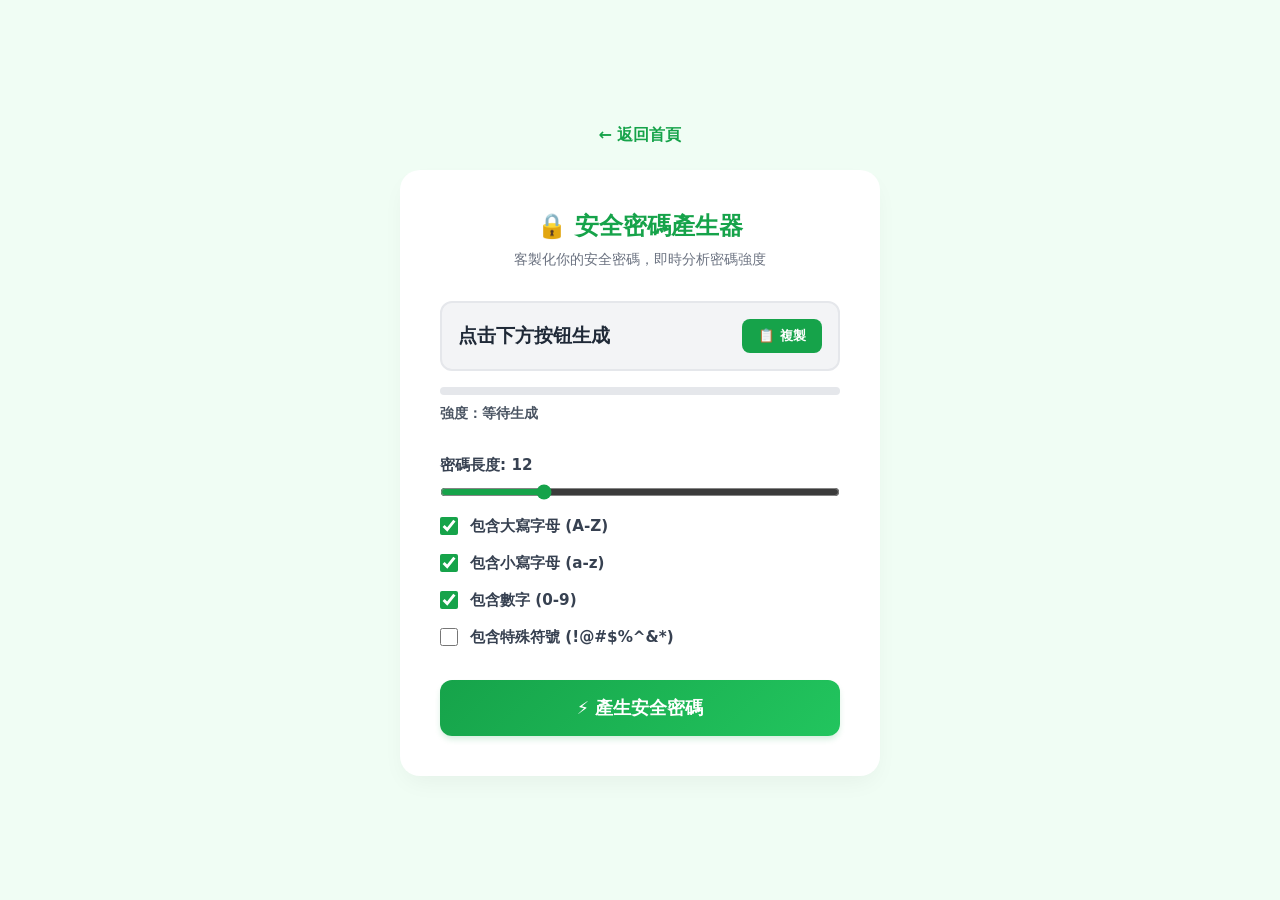
==== eco/index.html @ b33e1a69 "commit" ====
<!DOCTYPE html>
<html lang="zh-TW">
<head>
    <meta charset="UTF-8">
    <meta name="viewport" content="width=device-width, initial-scale=1.0">
    <title>安全密碼產生器</title>
    <link rel="stylesheet" href="style.css">
</head>
<body>
    <a href="../index.html" class="back-home">← 返回首頁</a>

    <div class="container">
        <h2>🔒 安全密碼產生器</h2>
        <p class="subtitle">客製化你的安全密碼，即時分析密碼強度</p>

        <div class="result-container">
            <span id="password-display">点击下方按钮生成</span>
            <button id="copy-btn" onclick="copyPassword()">📋 複製</button>
        </div>

        <div class="strength-container">
            <div class="strength-bar-wrapper">
                <div id="strength-bar" class="strength-bar"></div>
            </div>
            <span id="strength-text">強度：等待生成</span>
        </div>

        <div class="settings">
            <div class="setting-item">
                <label for="length">密碼長度: <span id="length-val">12</span></label>
                <input type="range" id="length" min="6" max="30" value="12" oninput="updateLengthVal()">
            </div>
            
            <div class="setting-item checkbox-item">
                <input type="checkbox" id="uppercase" checked>
                <label for="uppercase">包含大寫字母 (A-Z)</label>
            </div>

            <div class="setting-item checkbox-item">
                <input type="checkbox" id="lowercase" checked>
                <label for="lowercase">包含小寫字母 (a-z)</label>
            </div>

            <div class="setting-item checkbox-item">
                <input type="checkbox" id="numbers" checked>
                <label for="numbers">包含數字 (0-9)</label>
            </div>

            <div class="setting-item checkbox-item">
                <input type="checkbox" id="symbols">
                <label for="symbols">包含特殊符號 (!@#$%^&*)</label>
            </div>
        </div>

        <button class="generate-btn" onclick="generatePassword()">⚡ 產生安全密碼</button>
    </div>

    <script src="script.js"></script>
</body>
</html>
---- eco/style.css ----
* { box-sizing: border-box; margin: 0; padding: 0; font-family: 'Segoe UI', system-ui, sans-serif; }
body { background: #f0fdf4; display: flex; justify-content: center; align-items: center; min-height: 100vh; flex-direction: column; padding: 1rem; }

.back-home { margin-bottom: 1.5rem; text-decoration: none; color: #16a34a; font-weight: bold; font-size: 1rem; transition: transform 0.2s; }
.back-home:hover { transform: translateX(-5px); }

.container { background: white; padding: 2.5rem; border-radius: 20px; box-shadow: 0 10px 25px -5px rgba(0,0,0,0.05); width: 100%; max-width: 480px; }
h2 { color: #16a34a; margin-bottom: 0.5rem; text-align: center; }
.subtitle { text-align: center; color: #6b7280; font-size: 0.9rem; margin-bottom: 2rem; }

/* 密碼顯示框 */
.result-container { background: #f3f4f6; padding: 1rem; border-radius: 12px; display: flex; justify-content: space-between; align-items: center; margin-bottom: 1rem; border: 2px solid #e5e7eb; }
#password-display { font-family: monospace; font-size: 1.2rem; font-weight: bold; color: #1f2937; word-break: break-all; padding-right: 0.5rem; }
#copy-btn { background: #16a34a; color: white; border: none; padding: 0.5rem 1rem; border-radius: 8px; cursor: pointer; font-weight: 600; white-space: nowrap; transition: background 0.2s; }
#copy-btn:hover { background: #15803d; }

/* 強度分析條 */
.strength-container { margin-bottom: 2rem; }
.strength-bar-wrapper { background: #e5e7eb; height: 8px; border-radius: 4px; overflow: hidden; margin-bottom: 0.5rem; }
.strength-bar { height: 100%; width: 0%; transition: width 0.4s, background-color 0.4s; }
#strength-text { font-size: 0.85rem; font-weight: 600; color: #4b5563; }

/* 設定選項 */
.settings { display: flex; flex-direction: column; gap: 1rem; margin-bottom: 2rem; }
.setting-item { display: flex; flex-direction: column; gap: 0.5rem; }
.setting-item label { font-size: 0.95rem; color: #374151; font-weight: 600; }
.checkbox-item { flex-direction: row; align-items: center; gap: 0.75rem; cursor: pointer; }
.checkbox-item input { width: 18px; height: 18px; cursor: pointer; accent-color: #16a34a; }

/* 範圍拉條樣式 */
input[type="range"] { accent-color: #16a34a; cursor: pointer; }

/* 產生按鈕 */
.generate-btn { width: 100%; padding: 1rem; background: linear-gradient(135deg, #16a34a, #22c55e); color: white; border: none; border-radius: 12px; font-size: 1.1rem; font-weight: bold; cursor: pointer; box-shadow: 0 4px 6px -1px rgba(22,163,74,0.2); transition: transform 0.1s, box-shadow 0.2s; }
.generate-btn:hover { box-shadow: 0 10px 15px -3px rgba(22,163,74,0.3); }
.generate-btn:active { transform: scale(0.98); }
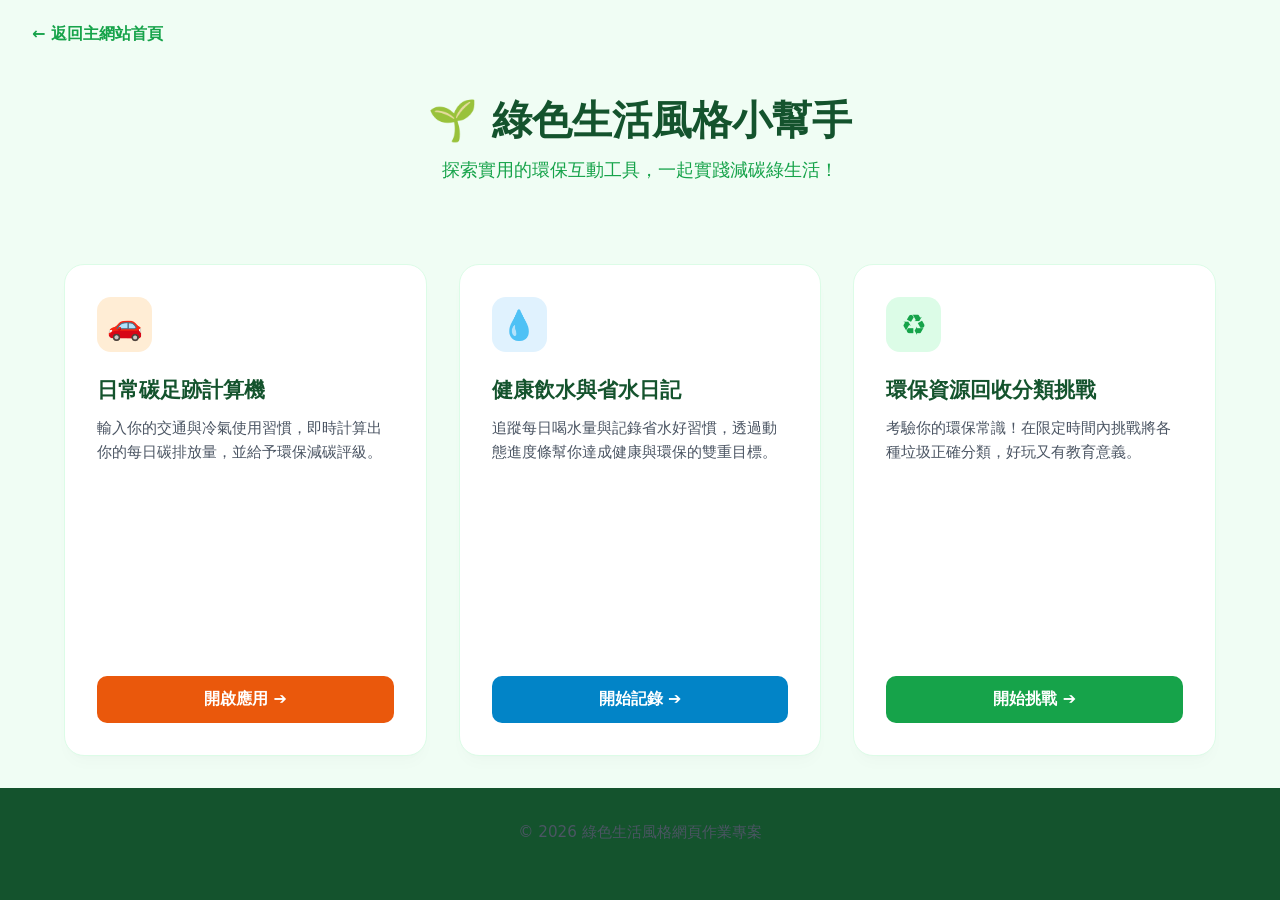
==== commit 70a6e1c9: "commit" ====
--- a/eco/index.html
+++ b/eco/index.html
@@ -3,58 +3,48 @@
 <head>
     <meta charset="UTF-8">
     <meta name="viewport" content="width=device-width, initial-scale=1.0">
-    <title>安全密碼產生器</title>
+    <title>綠色生活風格小幫手</title>
     <link rel="stylesheet" href="style.css">
 </head>
 <body>
-    <a href="../index.html" class="back-home">← 返回首頁</a>
+    <a href="../index.html" class="back-home">← 返回主網站首頁</a>
+
+    <header>
+        <h1>🌱 綠色生活風格小幫手</h1>
+        <p>探索實用的環保互動工具，一起實踐減碳綠生活！</p>
+    </header>
 
     <div class="container">
-        <h2>🔒 安全密碼產生器</h2>
-        <p class="subtitle">客製化你的安全密碼，即時分析密碼強度</p>
-
-        <div class="result-container">
-            <span id="password-display">点击下方按钮生成</span>
-            <button id="copy-btn" onclick="copyPassword()">📋 複製</button>
-        </div>
-
-        <div class="strength-container">
-            <div class="strength-bar-wrapper">
-                <div id="strength-bar" class="strength-bar"></div>
-            </div>
-            <span id="strength-text">強度：等待生成</span>
-        </div>
-
-        <div class="settings">
-            <div class="setting-item">
-                <label for="length">密碼長度: <span id="length-val">12</span></label>
-                <input type="range" id="length" min="6" max="30" value="12" oninput="updateLengthVal()">
-            </div>
-            
-            <div class="setting-item checkbox-item">
-                <input type="checkbox" id="uppercase" checked>
-                <label for="uppercase">包含大寫字母 (A-Z)</label>
-            </div>
-
-            <div class="setting-item checkbox-item">
-                <input type="checkbox" id="lowercase" checked>
-                <label for="lowercase">包含小寫字母 (a-z)</label>
-            </div>
-
-            <div class="setting-item checkbox-item">
-                <input type="checkbox" id="numbers" checked>
-                <label for="numbers">包含數字 (0-9)</label>
-            </div>
-
-            <div class="setting-item checkbox-item">
-                <input type="checkbox" id="symbols">
-                <label for="symbols">包含特殊符號 (!@#$%^&*)</label>
+        <div class="card">
+            <div class="card-content">
+                <div class="icon-box icon-carbon">🚗</div>
+                <h3>日常碳足跡計算機</h3>
+                <p>輸入你的交通與冷氣使用習慣，即時計算出你的每日碳排放量，並給予環保減碳評級。</p>
+                <a href="carbon/index.html" class="btn btn-carbon">開啟應用 ➔</a>
             </div>
         </div>
 
-        <button class="generate-btn" onclick="generatePassword()">⚡ 產生安全密碼</button>
+        <div class="card">
+            <div class="card-content">
+                <div class="icon-box icon-water">💧</div>
+                <h3>健康飲水與省水日記</h3>
+                <p>追蹤每日喝水量與記錄省水好習慣，透過動態進度條幫你達成健康與環保的雙重目標。</p>
+                <a href="water/index.html" class="btn btn-water">開始記錄 ➔</a>
+            </div>
+        </div>
+
+        <div class="card">
+            <div class="card-content">
+                <div class="icon-box icon-sorting">♻️</div>
+                <h3>環保資源回收分類挑戰</h3>
+                <p>考驗你的環保常識！在限定時間內挑戰將各種垃圾正確分類，好玩又有教育意義。</p>
+                <a href="sorting/index.html" class="btn btn-sorting">開始挑戰 ➔</a>
+            </div>
+        </div>
     </div>
 
-    <script src="script.js"></script>
+    <footer>
+        <p>&copy; 2026 綠色生活風格網頁作業專案</p>
+    </footer>
 </body>
 </html>
--- a/eco/style.css
+++ b/eco/style.css
@@ -1,36 +1,31 @@
-* { box-sizing: border-box; margin: 0; padding: 0; font-family: 'Segoe UI', system-ui, sans-serif; }
-body { background: #f0fdf4; display: flex; justify-content: center; align-items: center; min-height: 100vh; flex-direction: column; padding: 1rem; }
+* { box-sizing: border-box; margin: 0; padding: 0; font-family: system-ui, -apple-system, sans-serif; }
+body { background: #f0fdf4; color: #166534; display: flex; flex-direction: column; min-height: 100vh; }
 
-.back-home { margin-bottom: 1.5rem; text-decoration: none; color: #16a34a; font-weight: bold; font-size: 1rem; transition: transform 0.2s; }
+.back-home { display: inline-block; margin: 1.5rem 0 0 2rem; text-decoration: none; color: #16a34a; font-weight: bold; font-size: 1rem; transition: transform 0.2s; }
 .back-home:hover { transform: translateX(-5px); }
 
-.container { background: white; padding: 2.5rem; border-radius: 20px; box-shadow: 0 10px 25px -5px rgba(0,0,0,0.05); width: 100%; max-width: 480px; }
-h2 { color: #16a34a; margin-bottom: 0.5rem; text-align: center; }
-.subtitle { text-align: center; color: #6b7280; font-size: 0.9rem; margin-bottom: 2rem; }
+header { text-align: center; padding: 3rem 1rem 1.5rem 1rem; }
+header h1 { font-size: 2.5rem; color: #14532d; margin-bottom: 0.5rem; }
+header p { color: #16a34a; font-size: 1.1rem; }
 
-/* 密碼顯示框 */
-.result-container { background: #f3f4f6; padding: 1rem; border-radius: 12px; display: flex; justify-content: space-between; align-items: center; margin-bottom: 1rem; border: 2px solid #e5e7eb; }
-#password-display { font-family: monospace; font-size: 1.2rem; font-weight: bold; color: #1f2937; word-break: break-all; padding-right: 0.5rem; }
-#copy-btn { background: #16a34a; color: white; border: none; padding: 0.5rem 1rem; border-radius: 8px; cursor: pointer; font-weight: 600; white-space: nowrap; transition: background 0.2s; }
-#copy-btn:hover { background: #15803d; }
+.container { max-width: 1200px; margin: 2rem auto; padding: 0 1.5rem; display: grid; grid-template-columns: repeat(auto-fit, minmax(300px, 1fr)); gap: 2rem; flex: 1; width: 100%; }
 
-/* 強度分析條 */
-.strength-container { margin-bottom: 2rem; }
-.strength-bar-wrapper { background: #e5e7eb; height: 8px; border-radius: 4px; overflow: hidden; margin-bottom: 0.5rem; }
-.strength-bar { height: 100%; width: 0%; transition: width 0.4s, background-color 0.4s; }
-#strength-text { font-size: 0.85rem; font-weight: 600; color: #4b5563; }
+.card { background: white; border-radius: 20px; overflow: hidden; box-shadow: 0 10px 15px -3px rgba(0,0,0,0.02), 0 4px 6px -4px rgba(0,0,0,0.02); border: 1px solid #dcfce7; transition: transform 0.3s, box-shadow 0.3s; display: flex; flex-direction: column; }
+.card:hover { transform: translateY(-5px); box-shadow: 0 20px 25px -5px rgba(22,163,74,0.1); }
+.card-content { padding: 2rem; flex: 1; display: flex; flex-direction: column; }
 
-/* 設定選項 */
-.settings { display: flex; flex-direction: column; gap: 1rem; margin-bottom: 2rem; }
-.setting-item { display: flex; flex-direction: column; gap: 0.5rem; }
-.setting-item label { font-size: 0.95rem; color: #374151; font-weight: 600; }
-.checkbox-item { flex-direction: row; align-items: center; gap: 0.75rem; cursor: pointer; }
-.checkbox-item input { width: 18px; height: 18px; cursor: pointer; accent-color: #16a34a; }
+.icon-box { width: 55px; height: 55px; border-radius: 14px; display: flex; align-items: center; justify-content: center; font-size: 1.8rem; margin-bottom: 1.5rem; }
+.icon-carbon { background: #ffedd5; color: #ea580c; }
+.icon-water { background: #e0f2fe; color: #0284c7; }
+.icon-sorting { background: #dcfce7; color: #16a34a; }
 
-/* 範圍拉條樣式 */
-input[type="range"] { accent-color: #16a34a; cursor: pointer; }
+h3 { font-size: 1.3rem; margin-bottom: 0.75rem; color: #14532d; }
+p { color: #4b5563; line-height: 1.6; margin-bottom: 1.5rem; flex: 1; font-size: 0.95rem; }
 
-/* 產生按鈕 */
-.generate-btn { width: 100%; padding: 1rem; background: linear-gradient(135deg, #16a34a, #22c55e); color: white; border: none; border-radius: 12px; font-size: 1.1rem; font-weight: bold; cursor: pointer; box-shadow: 0 4px 6px -1px rgba(22,163,74,0.2); transition: transform 0.1s, box-shadow 0.2s; }
-.generate-btn:hover { box-shadow: 0 10px 15px -3px rgba(22,163,74,0.3); }
-.generate-btn:active { transform: scale(0.98); }+.btn { display: inline-flex; align-items: center; justify-content: center; padding: 0.8rem 1.5rem; border-radius: 10px; font-weight: bold; text-decoration: none; transition: background 0.2s, transform 0.1s; }
+.btn:active { transform: scale(0.98); }
+.btn-carbon { background: #ea580c; color: white; } .btn-carbon:hover { background: #c2410c; }
+.btn-water { background: #0284c7; color: white; } .btn-water:hover { background: #0369a1; }
+.btn-sorting { background: #16a34a; color: white; } .btn-sorting:hover { background: #15803d; }
+
+footer { text-align: center; padding: 2rem; color: #86efac; font-size: 0.9rem; background: #14532d; color: white; margin-top: auto; }
